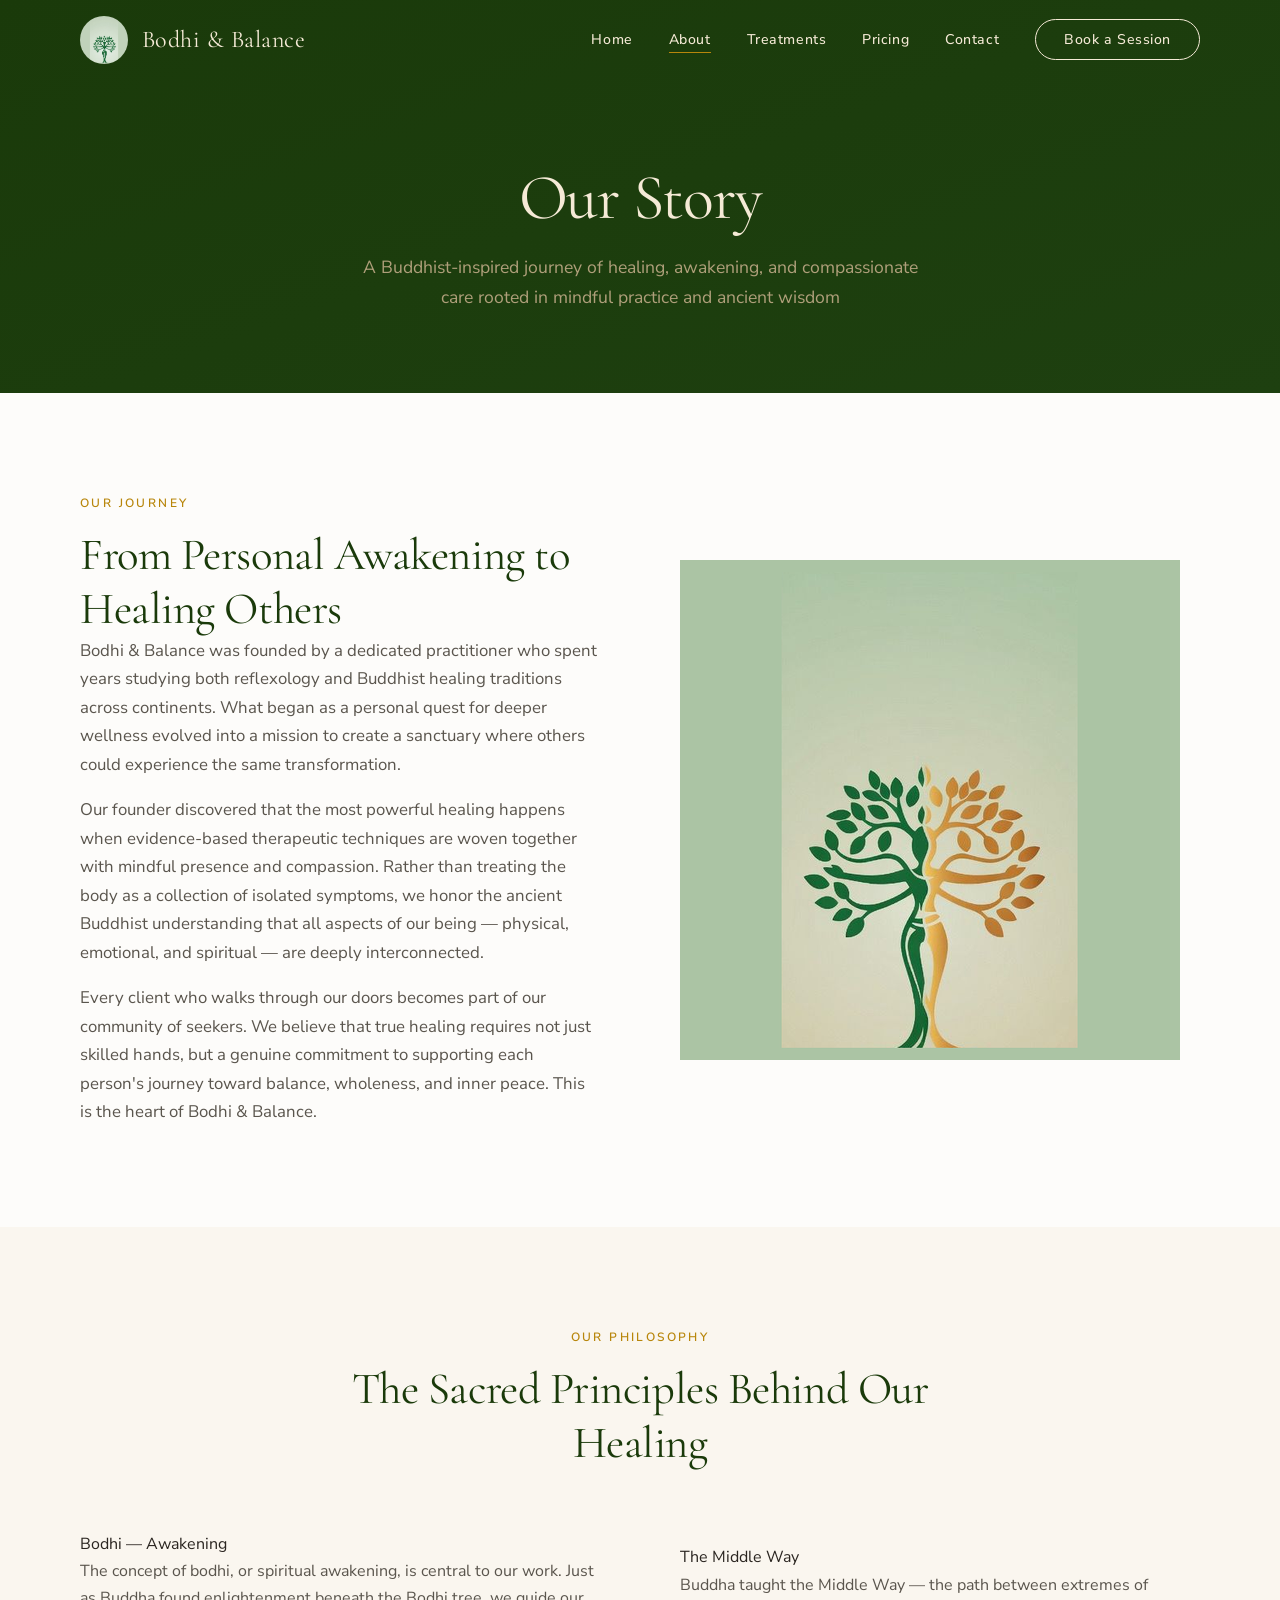
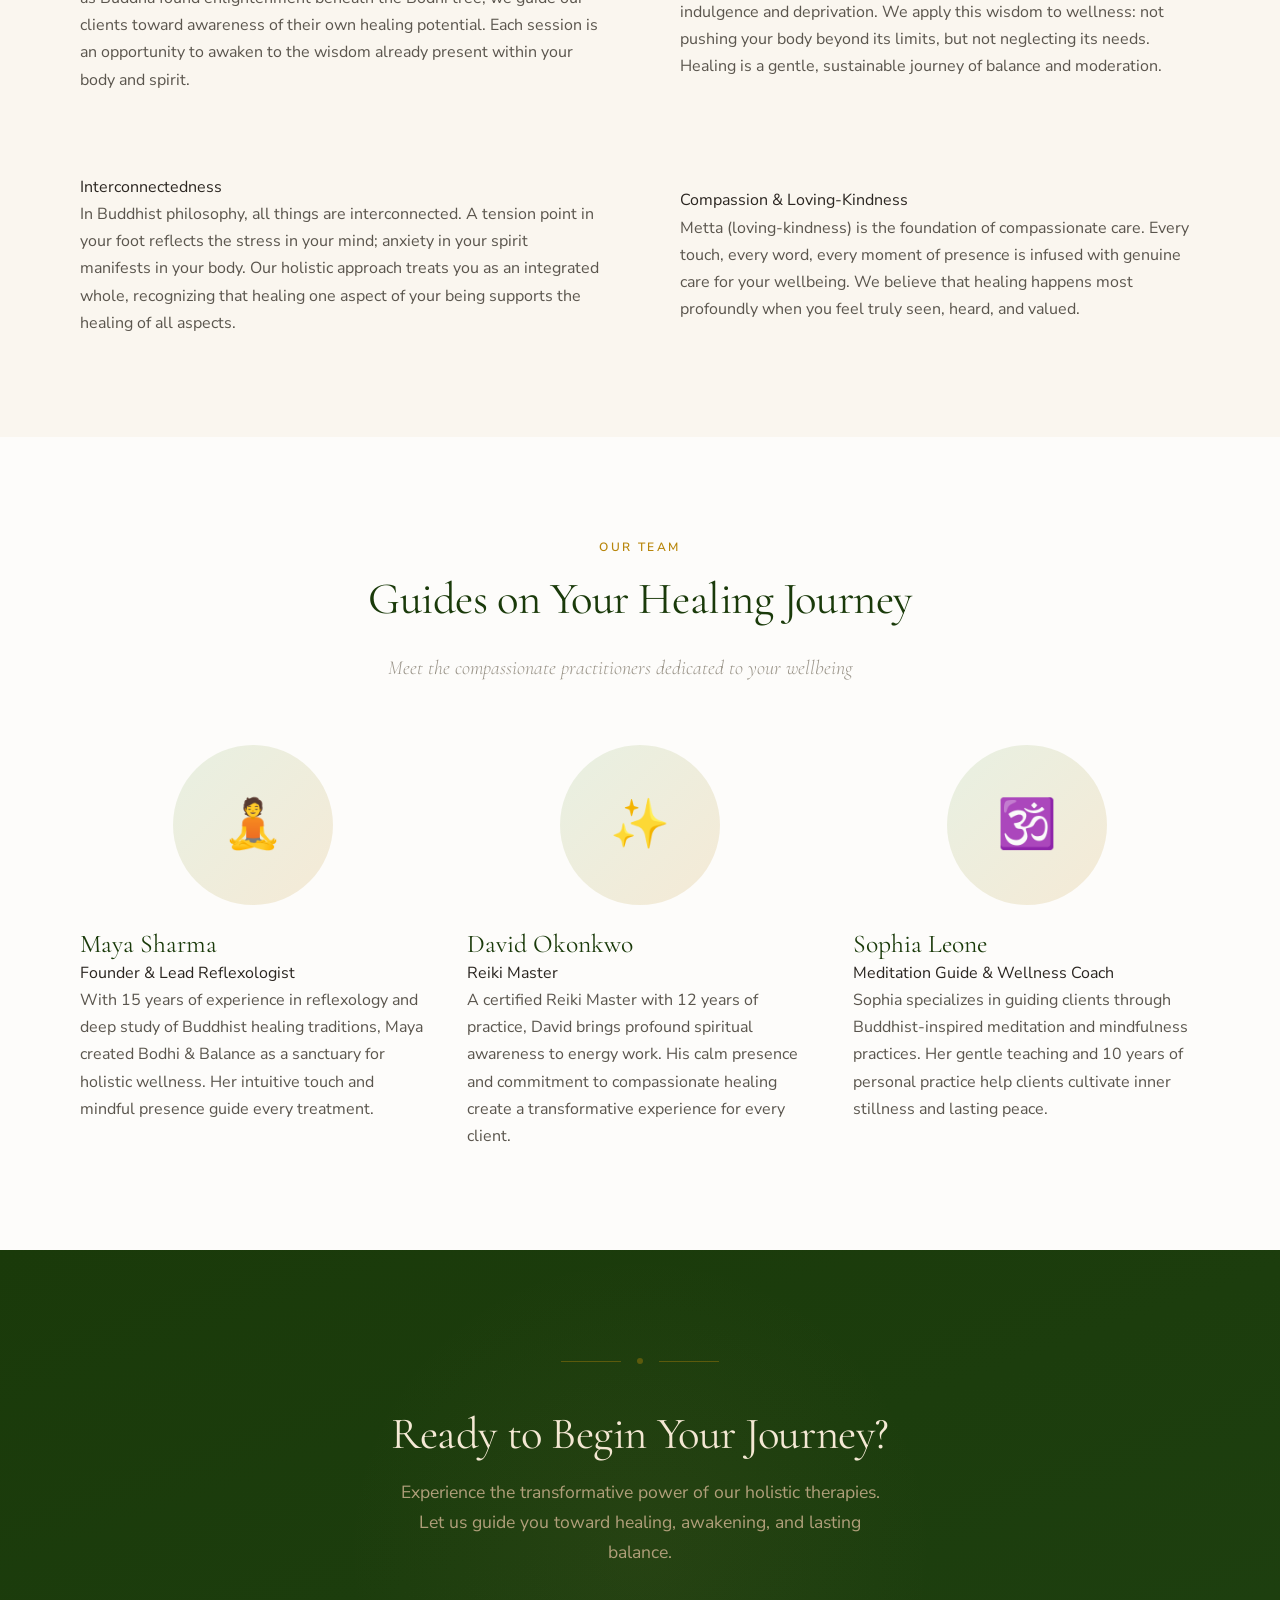
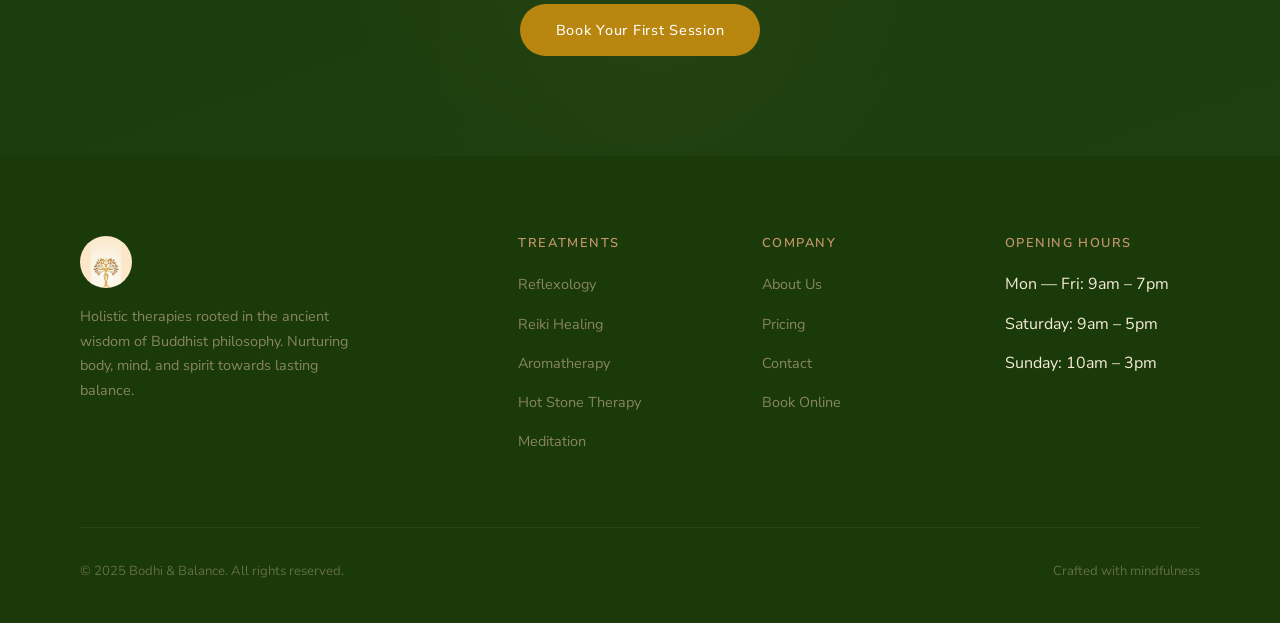
==== about.html @ 6754178a "Initial commit — Bodhi & Balance static website Static site with 6 pages: Home, About, Services, Pri" ====
<!DOCTYPE html>
<html lang="en">
<head>
  <meta charset="UTF-8">
  <meta name="viewport" content="width=device-width, initial-scale=1.0">
  <title>About Us — Bodhi & Balance</title>
  <meta name="description" content="Learn about Bodhi & Balance, our founding story, philosophy, and team dedicated to holistic healing through reflexology and Buddhist-inspired practices.">
  <link rel="icon" href="images/logo_green.png" type="image/png">
  <link rel="stylesheet" href="css/styles.css">
</head>
<body>

<!-- ═══════════ NAVIGATION ═══════════ -->
<nav class="navbar">
  <div class="container">
    <a href="index.html" class="nav-brand">
      <img src="images/logo_green.png" alt="Bodhi & Balance logo">
      <span class="nav-brand-text">Bodhi & Balance</span>
    </a>
    <ul class="nav-links">
      <li><a href="index.html">Home</a></li>
      <li><a href="about.html" class="active">About</a></li>
      <li><a href="services.html">Treatments</a></li>
      <li><a href="pricing.html">Pricing</a></li>
      <li><a href="contact.html">Contact</a></li>
      <li><a href="booking.html" class="nav-book">Book a Session</a></li>
    </ul>
    <button class="nav-toggle" aria-label="Menu">
      <span></span><span></span><span></span>
    </button>
  </div>
</nav>

<!-- ═══════════ PAGE HEADER ═══════════ -->
<section class="page-header">
  <div class="container">
    <h1>Our Story</h1>
    <p>A Buddhist-inspired journey of healing, awakening, and compassionate care rooted in mindful practice and ancient wisdom</p>
  </div>
</section>

<!-- ═══════════ ABOUT STORY ═══════════ -->
<section style="padding: var(--section-padding);">
  <div class="container">
    <div class="about-story fade-in">
      <div class="about-story-text">
        <span class="section-label">Our Journey</span>
        <h2>From Personal Awakening to Healing Others</h2>
        <p>Bodhi & Balance was founded by a dedicated practitioner who spent years studying both reflexology and Buddhist healing traditions across continents. What began as a personal quest for deeper wellness evolved into a mission to create a sanctuary where others could experience the same transformation.</p>
        <p>Our founder discovered that the most powerful healing happens when evidence-based therapeutic techniques are woven together with mindful presence and compassion. Rather than treating the body as a collection of isolated symptoms, we honor the ancient Buddhist understanding that all aspects of our being — physical, emotional, and spiritual — are deeply interconnected.</p>
        <p>Every client who walks through our doors becomes part of our community of seekers. We believe that true healing requires not just skilled hands, but a genuine commitment to supporting each person's journey toward balance, wholeness, and inner peace. This is the heart of Bodhi & Balance.</p>
      </div>
      <div class="about-story-image">
        <img src="images/logo_dual.png" alt="Bodhi & Balance symbol">
      </div>
    </div>
  </div>
</section>

<!-- ═══════════ PHILOSOPHY ═══════════ -->
<section class="section-cream">
  <div class="container">
    <div style="text-align: center; max-width: 640px; margin: 0 auto; margin-bottom: 48px;">
      <span class="section-label">Our Philosophy</span>
      <h2 class="section-title">The Sacred Principles Behind Our Healing</h2>
    </div>

    <div class="philosophy-grid">
      <div class="philosophy-card fade-in">
        <div class="philosophy-card-title">Bodhi — Awakening</div>
        <p>The concept of bodhi, or spiritual awakening, is central to our work. Just as Buddha found enlightenment beneath the Bodhi tree, we guide our clients toward awareness of their own healing potential. Each session is an opportunity to awaken to the wisdom already present within your body and spirit.</p>
      </div>

      <div class="philosophy-card fade-in">
        <div class="philosophy-card-title">The Middle Way</div>
        <p>Buddha taught the Middle Way — the path between extremes of indulgence and deprivation. We apply this wisdom to wellness: not pushing your body beyond its limits, but not neglecting its needs. Healing is a gentle, sustainable journey of balance and moderation.</p>
      </div>

      <div class="philosophy-card fade-in">
        <div class="philosophy-card-title">Interconnectedness</div>
        <p>In Buddhist philosophy, all things are interconnected. A tension point in your foot reflects the stress in your mind; anxiety in your spirit manifests in your body. Our holistic approach treats you as an integrated whole, recognizing that healing one aspect of your being supports the healing of all aspects.</p>
      </div>

      <div class="philosophy-card fade-in">
        <div class="philosophy-card-title">Compassion & Loving-Kindness</div>
        <p>Metta (loving-kindness) is the foundation of compassionate care. Every touch, every word, every moment of presence is infused with genuine care for your wellbeing. We believe that healing happens most profoundly when you feel truly seen, heard, and valued.</p>
      </div>
    </div>
  </div>
</section>

<!-- ═══════════ TEAM ═══════════ -->
<section style="padding: var(--section-padding);">
  <div class="container">
    <div style="text-align: center; max-width: 640px; margin: 0 auto; margin-bottom: 48px;">
      <span class="section-label">Our Team</span>
      <h2 class="section-title">Guides on Your Healing Journey</h2>
      <p class="section-subtitle">Meet the compassionate practitioners dedicated to your wellbeing</p>
    </div>

    <div class="team-grid">
      <div class="team-member fade-in">
        <div class="team-avatar">🧘</div>
        <h3>Maya Sharma</h3>
        <div class="team-role">Founder & Lead Reflexologist</div>
        <p>With 15 years of experience in reflexology and deep study of Buddhist healing traditions, Maya created Bodhi & Balance as a sanctuary for holistic wellness. Her intuitive touch and mindful presence guide every treatment.</p>
      </div>

      <div class="team-member fade-in">
        <div class="team-avatar">✨</div>
        <h3>David Okonkwo</h3>
        <div class="team-role">Reiki Master</div>
        <p>A certified Reiki Master with 12 years of practice, David brings profound spiritual awareness to energy work. His calm presence and commitment to compassionate healing create a transformative experience for every client.</p>
      </div>

      <div class="team-member fade-in">
        <div class="team-avatar">🕉️</div>
        <h3>Sophia Leone</h3>
        <div class="team-role">Meditation Guide & Wellness Coach</div>
        <p>Sophia specializes in guiding clients through Buddhist-inspired meditation and mindfulness practices. Her gentle teaching and 10 years of personal practice help clients cultivate inner stillness and lasting peace.</p>
      </div>
    </div>
  </div>
</section>

<!-- ═══════════ CTA ═══════════ -->
<section class="cta-section">
  <div class="container">
    <div class="divider" style="margin-bottom: 36px;">
      <div class="divider-line"></div>
      <div class="divider-dot"></div>
      <div class="divider-line"></div>
    </div>
    <h2>Ready to Begin Your Journey?</h2>
    <p>Experience the transformative power of our holistic therapies. Let us guide you toward healing, awakening, and lasting balance.</p>
    <a href="booking.html" class="btn btn-gold">Book Your First Session</a>
  </div>
</section>

<!-- ═══════════ FOOTER ═══════════ -->
<footer class="footer">
  <div class="container">
    <div class="footer-grid">
      <div class="footer-brand">
        <img src="images/logo_gold_v2.png" alt="Bodhi & Balance">
        <p>Holistic therapies rooted in the ancient wisdom of Buddhist philosophy. Nurturing body, mind, and spirit towards lasting balance.</p>
      </div>
      <div>
        <h4>Treatments</h4>
        <ul>
          <li><a href="services.html">Reflexology</a></li>
          <li><a href="services.html">Reiki Healing</a></li>
          <li><a href="services.html">Aromatherapy</a></li>
          <li><a href="services.html">Hot Stone Therapy</a></li>
          <li><a href="services.html">Meditation</a></li>
        </ul>
      </div>
      <div>
        <h4>Company</h4>
        <ul>
          <li><a href="about.html">About Us</a></li>
          <li><a href="pricing.html">Pricing</a></li>
          <li><a href="contact.html">Contact</a></li>
          <li><a href="booking.html">Book Online</a></li>
        </ul>
      </div>
      <div>
        <h4>Opening Hours</h4>
        <ul>
          <li>Mon — Fri: 9am – 7pm</li>
          <li>Saturday: 9am – 5pm</li>
          <li>Sunday: 10am – 3pm</li>
        </ul>
      </div>
    </div>
    <div class="footer-bottom">
      <span>&copy; 2025 Bodhi & Balance. All rights reserved.</span>
      <span>Crafted with mindfulness</span>
    </div>
  </div>
</footer>

<script src="js/main.js"></script>
</body>
</html>
---- css/styles.css ----
/* ═══════════════════════════════════════════════
   BODHI & BALANCE — Global Styles
   Theme: Dark green + warm golden brown
   ═══════════════════════════════════════════════ */

@import url('https://fonts.googleapis.com/css2?family=Cormorant+Garamond:ital,wght@0,300;0,400;0,500;0,600;0,700;1,300;1,400&family=Nunito+Sans:wght@300;400;500;600&display=swap');

:root {
  /* Primary palette */
  --green-deep: #1a3a0a;
  --green-dark: #2d5016;
  --green-mid: #3a6b1e;
  --green-soft: #4a8c2a;
  --green-light: #6aad3d;
  --green-pale: #e8f0e2;

  /* Golden brown palette */
  --gold-dark: #8b6914;
  --gold: #b8860b;
  --gold-warm: #c4956a;
  --gold-light: #d4b896;
  --gold-pale: #f5ead6;
  --gold-cream: #faf6ef;

  /* Neutrals */
  --white: #ffffff;
  --off-white: #fdfcfa;
  --gray-light: #f0ede8;
  --gray-mid: #9a9489;
  --gray-dark: #5a554d;
  --text-primary: #2a2520;
  --text-secondary: #5a554d;

  /* Typography */
  --font-heading: 'Cormorant Garamond', Georgia, serif;
  --font-body: 'Nunito Sans', -apple-system, sans-serif;

  /* Spacing */
  --section-padding: 100px 0;
  --container-width: 1200px;
  --nav-height: 80px;

  /* Transitions */
  --ease-gentle: cubic-bezier(0.25, 0.1, 0.25, 1);
}

/* ═══════════ RESET & BASE ═══════════ */
*, *::before, *::after { box-sizing: border-box; margin: 0; padding: 0; }

html {
  scroll-behavior: smooth;
  font-size: 16px;
  -webkit-font-smoothing: antialiased;
  -moz-osx-font-smoothing: grayscale;
}

body {
  font-family: var(--font-body);
  font-weight: 400;
  color: var(--text-primary);
  background: var(--off-white);
  line-height: 1.7;
  overflow-x: hidden;
}

img { max-width: 100%; height: auto; display: block; }
a { color: inherit; text-decoration: none; }

.container {
  max-width: var(--container-width);
  margin: 0 auto;
  padding: 0 40px;
}

/* ═══════════ TYPOGRAPHY ═══════════ */
h1, h2, h3, h4, h5 {
  font-family: var(--font-heading);
  font-weight: 400;
  line-height: 1.2;
  color: var(--green-deep);
}

h1 { font-size: clamp(2.8rem, 5vw, 4.2rem); letter-spacing: -0.02em; }
h2 { font-size: clamp(2rem, 3.5vw, 3rem); letter-spacing: -0.01em; }
h3 { font-size: clamp(1.4rem, 2vw, 1.8rem); }
h4 { font-size: 1.25rem; font-weight: 500; }

p { margin-bottom: 1em; color: var(--text-secondary); }
p:last-child { margin-bottom: 0; }

.section-label {
  font-family: var(--font-body);
  font-size: 0.75rem;
  font-weight: 600;
  letter-spacing: 0.2em;
  text-transform: uppercase;
  color: var(--gold);
  margin-bottom: 16px;
  display: block;
}

.section-title { margin-bottom: 24px; }

.section-subtitle {
  font-family: var(--font-heading);
  font-size: 1.25rem;
  font-style: italic;
  color: var(--gray-mid);
  font-weight: 300;
  max-width: 600px;
}

/* ═══════════ BUTTONS ═══════════ */
.btn {
  display: inline-flex;
  align-items: center;
  gap: 8px;
  padding: 14px 36px;
  border-radius: 50px;
  font-family: var(--font-body);
  font-size: 0.9rem;
  font-weight: 500;
  letter-spacing: 0.05em;
  cursor: pointer;
  border: none;
  transition: all 0.4s var(--ease-gentle);
  text-decoration: none;
}

.btn-primary {
  background: var(--green-dark);
  color: var(--gold-pale);
}
.btn-primary:hover {
  background: var(--green-mid);
  transform: translateY(-2px);
  box-shadow: 0 8px 30px rgba(45, 80, 22, 0.3);
}

.btn-outline {
  background: transparent;
  color: var(--green-dark);
  border: 1.5px solid var(--green-dark);
}
.btn-outline:hover {
  background: var(--green-dark);
  color: var(--gold-pale);
  transform: translateY(-2px);
}

.btn-gold {
  background: var(--gold);
  color: var(--white);
}
.btn-gold:hover {
  background: var(--gold-dark);
  transform: translateY(-2px);
  box-shadow: 0 8px 30px rgba(184, 134, 11, 0.3);
}

/* ═══════════ NAVIGATION ═══════════ */
.navbar {
  position: fixed;
  top: 0;
  left: 0;
  right: 0;
  z-index: 1000;
  height: var(--nav-height);
  display: flex;
  align-items: center;
  transition: all 0.4s var(--ease-gentle);
  background: transparent;
}

.navbar.scrolled {
  background: rgba(253, 252, 250, 0.95);
  backdrop-filter: blur(20px);
  box-shadow: 0 1px 0 rgba(0, 0, 0, 0.06);
}

.navbar .container {
  display: flex;
  align-items: center;
  justify-content: space-between;
  width: 100%;
}

.nav-brand {
  display: flex;
  align-items: center;
  gap: 14px;
}

.nav-brand img {
  width: 48px;
  height: 48px;
  border-radius: 50%;
}

.nav-brand-text {
  font-family: var(--font-heading);
  font-size: 1.5rem;
  font-weight: 400;
  color: var(--green-deep);
  letter-spacing: 0.02em;
}

.navbar:not(.scrolled) .nav-brand-text { color: var(--gold-pale); }
.navbar:not(.scrolled) .nav-links a { color: var(--gold-pale); }
.navbar:not(.scrolled) .nav-book { border-color: var(--gold-pale); color: var(--gold-pale); }
.navbar:not(.scrolled) .nav-book:hover { background: var(--gold-pale); color: var(--green-deep); }

.nav-links {
  display: flex;
  align-items: center;
  gap: 36px;
  list-style: none;
}

.nav-links a {
  font-size: 0.88rem;
  font-weight: 500;
  letter-spacing: 0.04em;
  color: var(--text-secondary);
  transition: color 0.3s;
  position: relative;
}

.nav-links a::after {
  content: '';
  position: absolute;
  bottom: -4px;
  left: 0;
  width: 0;
  height: 1.5px;
  background: var(--gold);
  transition: width 0.3s var(--ease-gentle);
}

.nav-links a:hover::after,
.nav-links a.active::after { width: 100%; }

.nav-book {
  padding: 10px 28px;
  border: 1.5px solid var(--green-dark);
  border-radius: 50px;
  font-size: 0.85rem;
  font-weight: 600;
  letter-spacing: 0.05em;
  color: var(--green-dark);
  transition: all 0.3s var(--ease-gentle);
}

.nav-book:hover {
  background: var(--green-dark);
  color: var(--gold-pale);
}

/* Mobile menu toggle */
.nav-toggle {
  display: none;
  flex-direction: column;
  gap: 5px;
  background: none;
  border: none;
  cursor: pointer;
  padding: 5px;
}
.nav-toggle span {
  width: 24px;
  height: 2px;
  background: var(--green-deep);
  transition: all 0.3s;
  border-radius: 2px;
}
.navbar:not(.scrolled) .nav-toggle span { background: var(--gold-pale); }

/* ═══════════ HERO ═══════════ */
.hero {
  position: relative;
  min-height: 100vh;
  display: flex;
  align-items: center;
  background: linear-gradient(160deg, var(--green-deep) 0%, #1e4010 40%, var(--green-dark) 100%);
  overflow: hidden;
}

.hero::before {
  content: '';
  position: absolute;
  top: -50%;
  right: -20%;
  width: 80%;
  height: 150%;
  background: radial-gradient(ellipse, rgba(196, 149, 106, 0.08) 0%, transparent 70%);
  pointer-events: none;
}

.hero::after {
  content: '';
  position: absolute;
  bottom: 0;
  left: 0;
  right: 0;
  height: 120px;
  background: linear-gradient(to top, var(--off-white), transparent);
  pointer-events: none;
}

.hero-content {
  position: relative;
  z-index: 2;
  max-width: 680px;
}

.hero h1 {
  color: var(--gold-pale);
  margin-bottom: 24px;
  font-weight: 300;
}

.hero h1 em {
  font-style: italic;
  color: var(--gold-warm);
}

.hero p {
  color: rgba(212, 184, 150, 0.85);
  font-size: 1.15rem;
  line-height: 1.8;
  margin-bottom: 40px;
  max-width: 520px;
}

.hero-buttons { display: flex; gap: 16px; flex-wrap: wrap; }

.hero-logo {
  position: absolute;
  right: 8%;
  top: 50%;
  transform: translateY(-50%);
  width: 420px;
  height: 420px;
  opacity: 0.15;
  z-index: 1;
  border-radius: 50%;
  mix-blend-mode: screen;
}

/* ═══════════ SECTIONS ═══════════ */
section { padding: var(--section-padding); }

.section-green {
  background: var(--green-deep);
  color: var(--gold-pale);
}
.section-green h2, .section-green h3 { color: var(--gold-pale); }
.section-green p { color: rgba(212, 184, 150, 0.8); }
.section-green .section-label { color: var(--gold-warm); }

.section-cream { background: var(--gold-cream); }
.section-soft { background: var(--gray-light); }

/* ═══════════ FEATURE CARDS ═══════════ */
.features-grid {
  display: grid;
  grid-template-columns: repeat(3, 1fr);
  gap: 32px;
  margin-top: 60px;
}

.feature-card {
  padding: 48px 36px;
  background: var(--white);
  border-radius: 16px;
  border: 1px solid rgba(0, 0, 0, 0.04);
  transition: all 0.4s var(--ease-gentle);
}

.feature-card:hover {
  transform: translateY(-6px);
  box-shadow: 0 20px 60px rgba(0, 0, 0, 0.06);
}

.feature-icon {
  width: 56px;
  height: 56px;
  border-radius: 14px;
  background: var(--green-pale);
  display: flex;
  align-items: center;
  justify-content: center;
  margin-bottom: 28px;
  font-size: 1.5rem;
}

.feature-card h3 { margin-bottom: 14px; }
.feature-card p { font-size: 0.95rem; }

/* ═══════════ PHILOSOPHY SECTION ═══════════ */
.philosophy-grid {
  display: grid;
  grid-template-columns: 1fr 1fr;
  gap: 80px;
  align-items: center;
  margin-top: 60px;
}

.philosophy-image {
  width: 100%;
  aspect-ratio: 4/5;
  border-radius: 24px;
  background: linear-gradient(135deg, var(--green-deep), var(--green-dark));
  display: flex;
  align-items: center;
  justify-content: center;
  overflow: hidden;
  position: relative;
}

.philosophy-image img {
  width: 75%;
  opacity: 0.85;
  border-radius: 50%;
}

.philosophy-content h2 { margin-bottom: 20px; }
.philosophy-content p { margin-bottom: 16px; font-size: 1.05rem; }

.philosophy-values {
  display: flex;
  flex-direction: column;
  gap: 20px;
  margin-top: 32px;
}

.value-item {
  display: flex;
  align-items: flex-start;
  gap: 16px;
}

.value-dot {
  width: 10px;
  height: 10px;
  border-radius: 50%;
  background: var(--gold);
  margin-top: 8px;
  flex-shrink: 0;
}

.value-item h4 { margin-bottom: 4px; font-family: var(--font-heading); color: var(--green-dark); }
.value-item p { font-size: 0.92rem; margin: 0; }

/* ═══════════ TREATMENTS ═══════════ */
.treatments-grid {
  display: grid;
  grid-template-columns: repeat(2, 1fr);
  gap: 32px;
  margin-top: 60px;
}

.treatment-card {
  padding: 44px 40px;
  background: var(--white);
  border-radius: 20px;
  border: 1px solid rgba(0, 0, 0, 0.04);
  transition: all 0.4s var(--ease-gentle);
  position: relative;
  overflow: hidden;
}

.treatment-card::before {
  content: '';
  position: absolute;
  top: 0;
  left: 0;
  width: 4px;
  height: 0;
  background: linear-gradient(to bottom, var(--gold), var(--green-mid));
  transition: height 0.4s var(--ease-gentle);
  border-radius: 0 4px 4px 0;
}

.treatment-card:hover::before { height: 100%; }

.treatment-card:hover {
  transform: translateY(-4px);
  box-shadow: 0 16px 48px rgba(0, 0, 0, 0.06);
}

.treatment-tag {
  display: inline-block;
  padding: 4px 14px;
  border-radius: 20px;
  background: var(--gold-pale);
  color: var(--gold-dark);
  font-size: 0.75rem;
  font-weight: 600;
  letter-spacing: 0.08em;
  margin-bottom: 20px;
}

.treatment-card h3 { margin-bottom: 12px; }
.treatment-card p { font-size: 0.95rem; margin-bottom: 20px; }

.treatment-meta {
  display: flex;
  gap: 20px;
  color: var(--gray-mid);
  font-size: 0.85rem;
}

/* ═══════════ TESTIMONIALS ═══════════ */
.testimonials-container {
  margin-top: 60px;
  display: grid;
  grid-template-columns: repeat(3, 1fr);
  gap: 32px;
}

.testimonial-card {
  padding: 40px 36px;
  background: var(--white);
  border-radius: 16px;
  border: 1px solid rgba(0, 0, 0, 0.04);
}

.testimonial-stars {
  color: var(--gold);
  font-size: 0.9rem;
  letter-spacing: 2px;
  margin-bottom: 20px;
}

.testimonial-card blockquote {
  font-family: var(--font-heading);
  font-size: 1.15rem;
  font-style: italic;
  color: var(--text-primary);
  line-height: 1.6;
  margin-bottom: 24px;
}

.testimonial-author {
  font-size: 0.85rem;
  font-weight: 600;
  color: var(--green-dark);
}

.testimonial-role {
  font-size: 0.8rem;
  color: var(--gray-mid);
}

/* ═══════════ PRICING ═══════════ */
.pricing-grid {
  display: grid;
  grid-template-columns: repeat(3, 1fr);
  gap: 32px;
  margin-top: 60px;
}

.pricing-card {
  padding: 48px 40px;
  background: var(--white);
  border-radius: 20px;
  border: 1px solid rgba(0, 0, 0, 0.04);
  text-align: center;
  transition: all 0.4s var(--ease-gentle);
  position: relative;
}

.pricing-card.featured {
  background: var(--green-deep);
  border: none;
  transform: scale(1.04);
}
.pricing-card.featured h3 { color: var(--gold-pale); }
.pricing-card.featured .pricing-amount { color: var(--gold-warm); }
.pricing-card.featured p, .pricing-card.featured li { color: rgba(212, 184, 150, 0.8); }
.pricing-card.featured .pricing-label { color: var(--gold-warm); }

.pricing-card:hover {
  transform: translateY(-6px);
  box-shadow: 0 20px 60px rgba(0, 0, 0, 0.08);
}
.pricing-card.featured:hover {
  transform: scale(1.04) translateY(-6px);
}

.pricing-label {
  font-size: 0.75rem;
  font-weight: 600;
  letter-spacing: 0.15em;
  text-transform: uppercase;
  color: var(--gold);
  margin-bottom: 12px;
}

.pricing-card h3 { margin-bottom: 8px; }

.pricing-amount {
  font-family: var(--font-heading);
  font-size: 3rem;
  font-weight: 300;
  color: var(--green-deep);
  margin: 20px 0 8px;
}

.pricing-duration {
  font-size: 0.85rem;
  color: var(--gray-mid);
  margin-bottom: 28px;
}

.pricing-features {
  list-style: none;
  text-align: left;
  margin-bottom: 36px;
}

.pricing-features li {
  padding: 10px 0;
  font-size: 0.92rem;
  color: var(--text-secondary);
  border-bottom: 1px solid rgba(0, 0, 0, 0.04);
  display: flex;
  align-items: center;
  gap: 10px;
}

.pricing-features li::before {
  content: '✓';
  color: var(--green-mid);
  font-weight: 700;
  font-size: 0.8rem;
}
.pricing-card.featured .pricing-features li::before { color: var(--gold-warm); }
.pricing-card.featured .pricing-features li { border-color: rgba(255,255,255,0.08); }

/* ═══════════ CONTACT / BOOKING ═══════════ */
.contact-grid {
  display: grid;
  grid-template-columns: 1fr 1fr;
  gap: 60px;
  margin-top: 60px;
}

.form-group { margin-bottom: 24px; }

.form-group label {
  display: block;
  font-size: 0.85rem;
  font-weight: 500;
  color: var(--text-primary);
  margin-bottom: 8px;
}

.form-group input,
.form-group textarea,
.form-group select {
  width: 100%;
  padding: 14px 18px;
  border: 1.5px solid rgba(0, 0, 0, 0.08);
  border-radius: 12px;
  font-family: var(--font-body);
  font-size: 0.95rem;
  background: var(--white);
  color: var(--text-primary);
  transition: border-color 0.3s;
  outline: none;
}

.form-group input:focus,
.form-group textarea:focus,
.form-group select:focus {
  border-color: var(--green-mid);
  box-shadow: 0 0 0 3px rgba(58, 107, 30, 0.08);
}

.form-group textarea { min-height: 140px; resize: vertical; }

.contact-info-card {
  padding: 40px;
  background: var(--green-deep);
  border-radius: 20px;
  color: var(--gold-pale);
}

.contact-info-card h3 { color: var(--gold-pale); margin-bottom: 20px; }
.contact-info-card p { color: rgba(212, 184, 150, 0.8); }

.contact-detail {
  display: flex;
  align-items: flex-start;
  gap: 16px;
  margin-bottom: 28px;
}

.contact-detail-icon {
  width: 44px;
  height: 44px;
  border-radius: 12px;
  background: rgba(196, 149, 106, 0.15);
  display: flex;
  align-items: center;
  justify-content: center;
  flex-shrink: 0;
  font-size: 1.1rem;
}

.contact-detail h4 {
  font-family: var(--font-body);
  font-size: 0.85rem;
  font-weight: 600;
  color: var(--gold-warm);
  margin-bottom: 4px;
}

.contact-detail p { font-size: 0.95rem; margin: 0; }

/* ═══════════ BOOKING CALENDAR ═══════════ */
.booking-slots {
  display: grid;
  grid-template-columns: repeat(auto-fill, minmax(160px, 1fr));
  gap: 12px;
  margin-top: 24px;
}

.time-slot {
  padding: 14px;
  border: 1.5px solid rgba(0, 0, 0, 0.08);
  border-radius: 12px;
  text-align: center;
  cursor: pointer;
  transition: all 0.3s;
  font-size: 0.9rem;
}

.time-slot:hover, .time-slot.selected {
  border-color: var(--green-mid);
  background: var(--green-pale);
  color: var(--green-deep);
}

/* ═══════════ CTA SECTION ═══════════ */
.cta-section {
  padding: 100px 0;
  text-align: center;
  background: linear-gradient(160deg, var(--green-deep), #1e4010);
  position: relative;
  overflow: hidden;
}

.cta-section::before {
  content: '';
  position: absolute;
  top: 0;
  left: 50%;
  transform: translateX(-50%);
  width: 600px;
  height: 600px;
  background: radial-gradient(circle, rgba(196, 149, 106, 0.06) 0%, transparent 70%);
  pointer-events: none;
}

.cta-section h2 { color: var(--gold-pale); margin-bottom: 16px; }
.cta-section p { color: rgba(212, 184, 150, 0.8); max-width: 500px; margin: 0 auto 36px; font-size: 1.1rem; }

/* ═══════════ FOOTER ═══════════ */
.footer {
  background: var(--green-deep);
  color: var(--gold-pale);
  padding: 80px 0 40px;
}

.footer-grid {
  display: grid;
  grid-template-columns: 2fr 1fr 1fr 1fr;
  gap: 48px;
  margin-bottom: 60px;
}

.footer-brand img { width: 52px; margin-bottom: 16px; border-radius: 50%; }
.footer-brand p { color: rgba(212, 184, 150, 0.6); font-size: 0.9rem; max-width: 280px; }

.footer h4 {
  color: var(--gold-warm);
  font-family: var(--font-body);
  font-size: 0.8rem;
  font-weight: 600;
  letter-spacing: 0.12em;
  text-transform: uppercase;
  margin-bottom: 20px;
}

.footer ul { list-style: none; }
.footer li { margin-bottom: 12px; }
.footer a {
  color: rgba(212, 184, 150, 0.6);
  font-size: 0.9rem;
  transition: color 0.3s;
}
.footer a:hover { color: var(--gold-pale); }

.footer-bottom {
  padding-top: 32px;
  border-top: 1px solid rgba(255, 255, 255, 0.06);
  display: flex;
  justify-content: space-between;
  align-items: center;
  font-size: 0.82rem;
  color: rgba(212, 184, 150, 0.4);
}

/* ═══════════ ANIMATIONS ═══════════ */
.fade-in {
  opacity: 0;
  transform: translateY(30px);
  transition: opacity 0.8s var(--ease-gentle), transform 0.8s var(--ease-gentle);
}

.fade-in.visible {
  opacity: 1;
  transform: translateY(0);
}

/* ═══════════ PAGE HEADERS ═══════════ */
.page-header {
  padding: 160px 0 80px;
  background: linear-gradient(160deg, var(--green-deep), #1e4010);
  text-align: center;
}

.page-header h1 { color: var(--gold-pale); margin-bottom: 16px; }
.page-header p { color: rgba(212, 184, 150, 0.8); max-width: 560px; margin: 0 auto; font-size: 1.1rem; }

/* ═══════════ ABOUT PAGE ═══════════ */
.about-story {
  display: grid;
  grid-template-columns: 1fr 1fr;
  gap: 80px;
  align-items: center;
}

.about-story p { font-size: 1.05rem; }

.team-grid {
  display: grid;
  grid-template-columns: repeat(3, 1fr);
  gap: 40px;
  margin-top: 60px;
}

.team-card {
  text-align: center;
}

.team-avatar {
  width: 160px;
  height: 160px;
  border-radius: 50%;
  background: linear-gradient(135deg, var(--green-pale), var(--gold-pale));
  margin: 0 auto 24px;
  display: flex;
  align-items: center;
  justify-content: center;
  font-size: 3rem;
}

.team-card h3 { margin-bottom: 4px; font-size: 1.3rem; }
.team-card .role { color: var(--gold); font-size: 0.85rem; font-weight: 500; margin-bottom: 12px; }
.team-card p { font-size: 0.9rem; }

/* ═══════════ RESPONSIVE ═══════════ */
@media (max-width: 1024px) {
  .features-grid, .testimonials-container, .pricing-grid { grid-template-columns: repeat(2, 1fr); }
  .pricing-card.featured { transform: none; }
  .pricing-card.featured:hover { transform: translateY(-6px); }
  .footer-grid { grid-template-columns: 1fr 1fr; }
  .hero-logo { display: none; }
}

@media (max-width: 768px) {
  :root { --section-padding: 72px 0; --nav-height: 68px; }
  .container { padding: 0 24px; }

  .nav-links { display: none; }
  .nav-toggle { display: flex; }

  .nav-links.open {
    display: flex;
    flex-direction: column;
    position: absolute;
    top: var(--nav-height);
    left: 0;
    right: 0;
    background: var(--white);
    padding: 24px;
    gap: 16px;
    box-shadow: 0 8px 30px rgba(0, 0, 0, 0.08);
  }
  .nav-links.open a { color: var(--text-primary); }

  .features-grid, .treatments-grid, .testimonials-container, .pricing-grid,
  .contact-grid, .about-story, .philosophy-grid, .team-grid {
    grid-template-columns: 1fr;
  }

  .philosophy-grid { gap: 40px; }
  .footer-grid { grid-template-columns: 1fr; }
  .footer-bottom { flex-direction: column; gap: 12px; text-align: center; }
  .hero-buttons { flex-direction: column; }
}

/* ═══════════ DECORATIVE DIVIDER ═══════════ */
.divider {
  display: flex;
  align-items: center;
  justify-content: center;
  gap: 16px;
  margin: 0 auto;
  padding: 8px 0;
  opacity: 0.4;
}

.divider-line { width: 60px; height: 1px; background: var(--gold); }
.divider-dot { width: 6px; height: 6px; border-radius: 50%; background: var(--gold); }
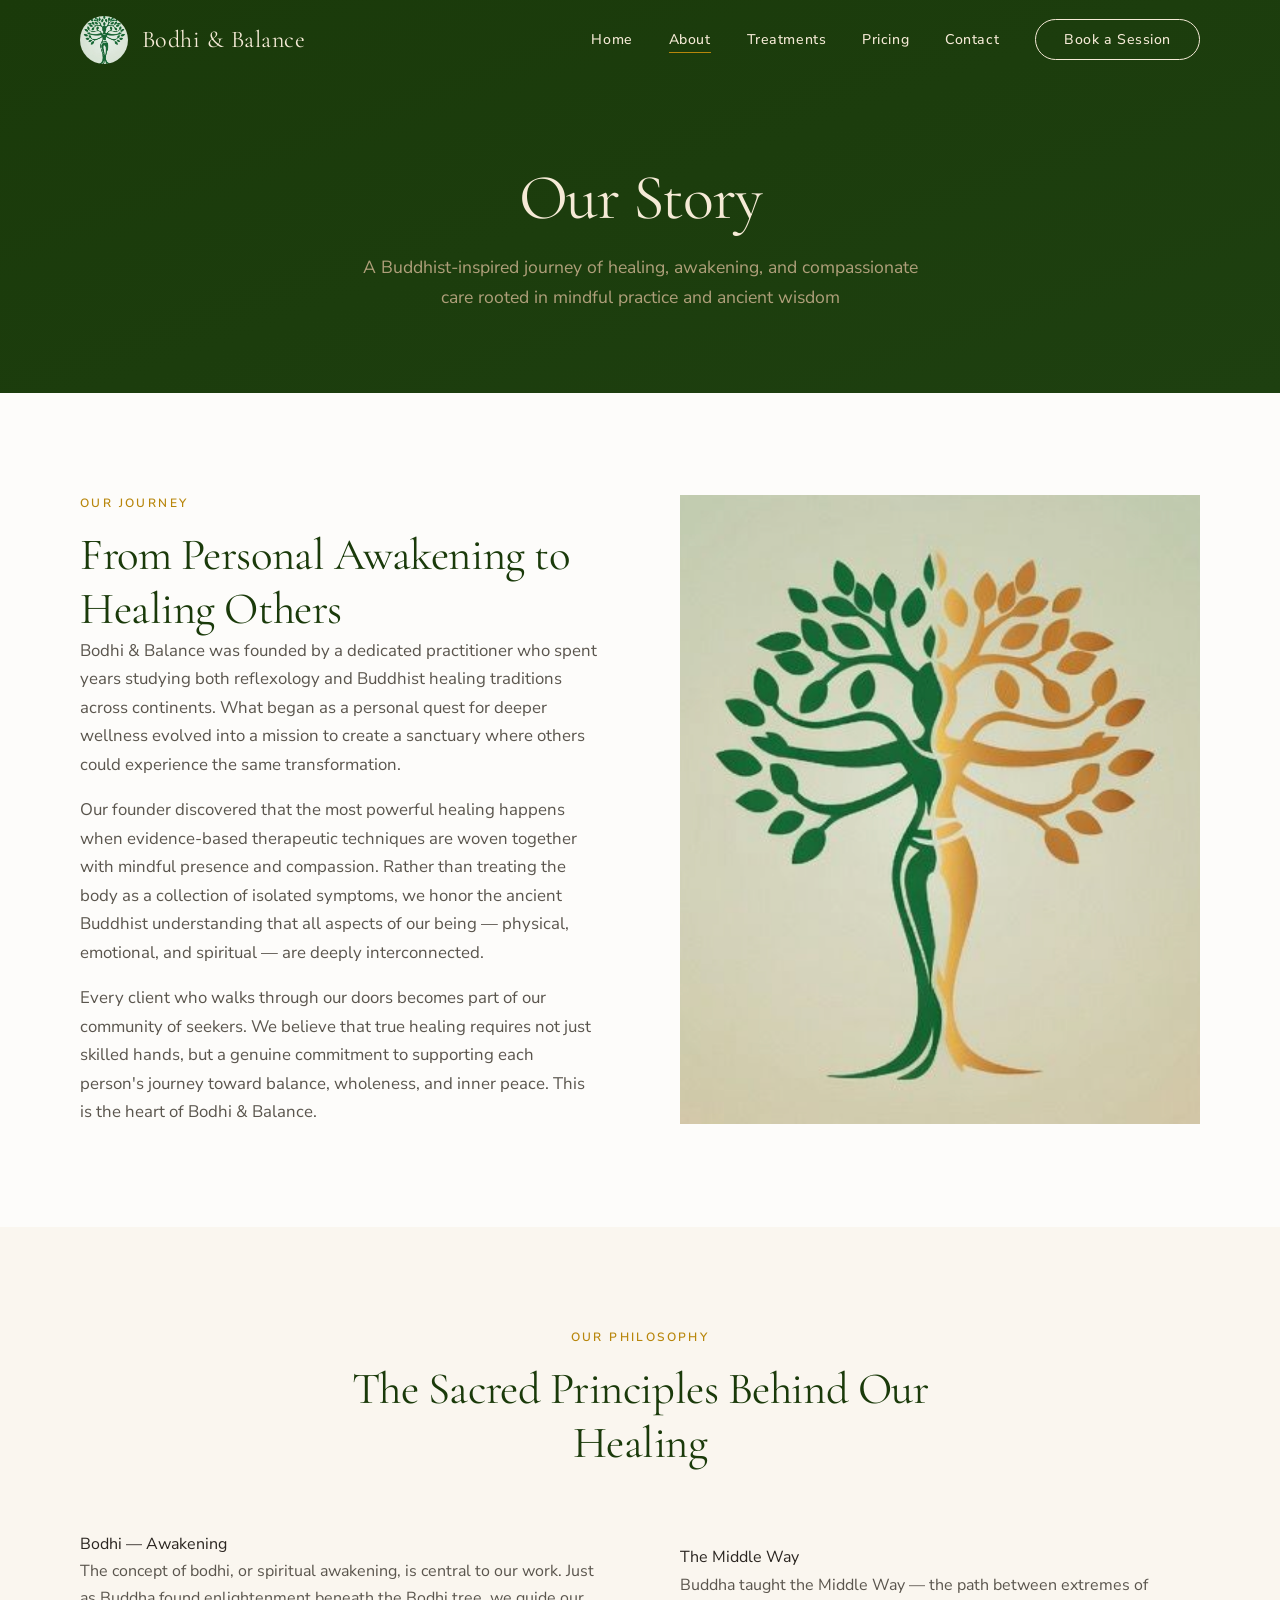
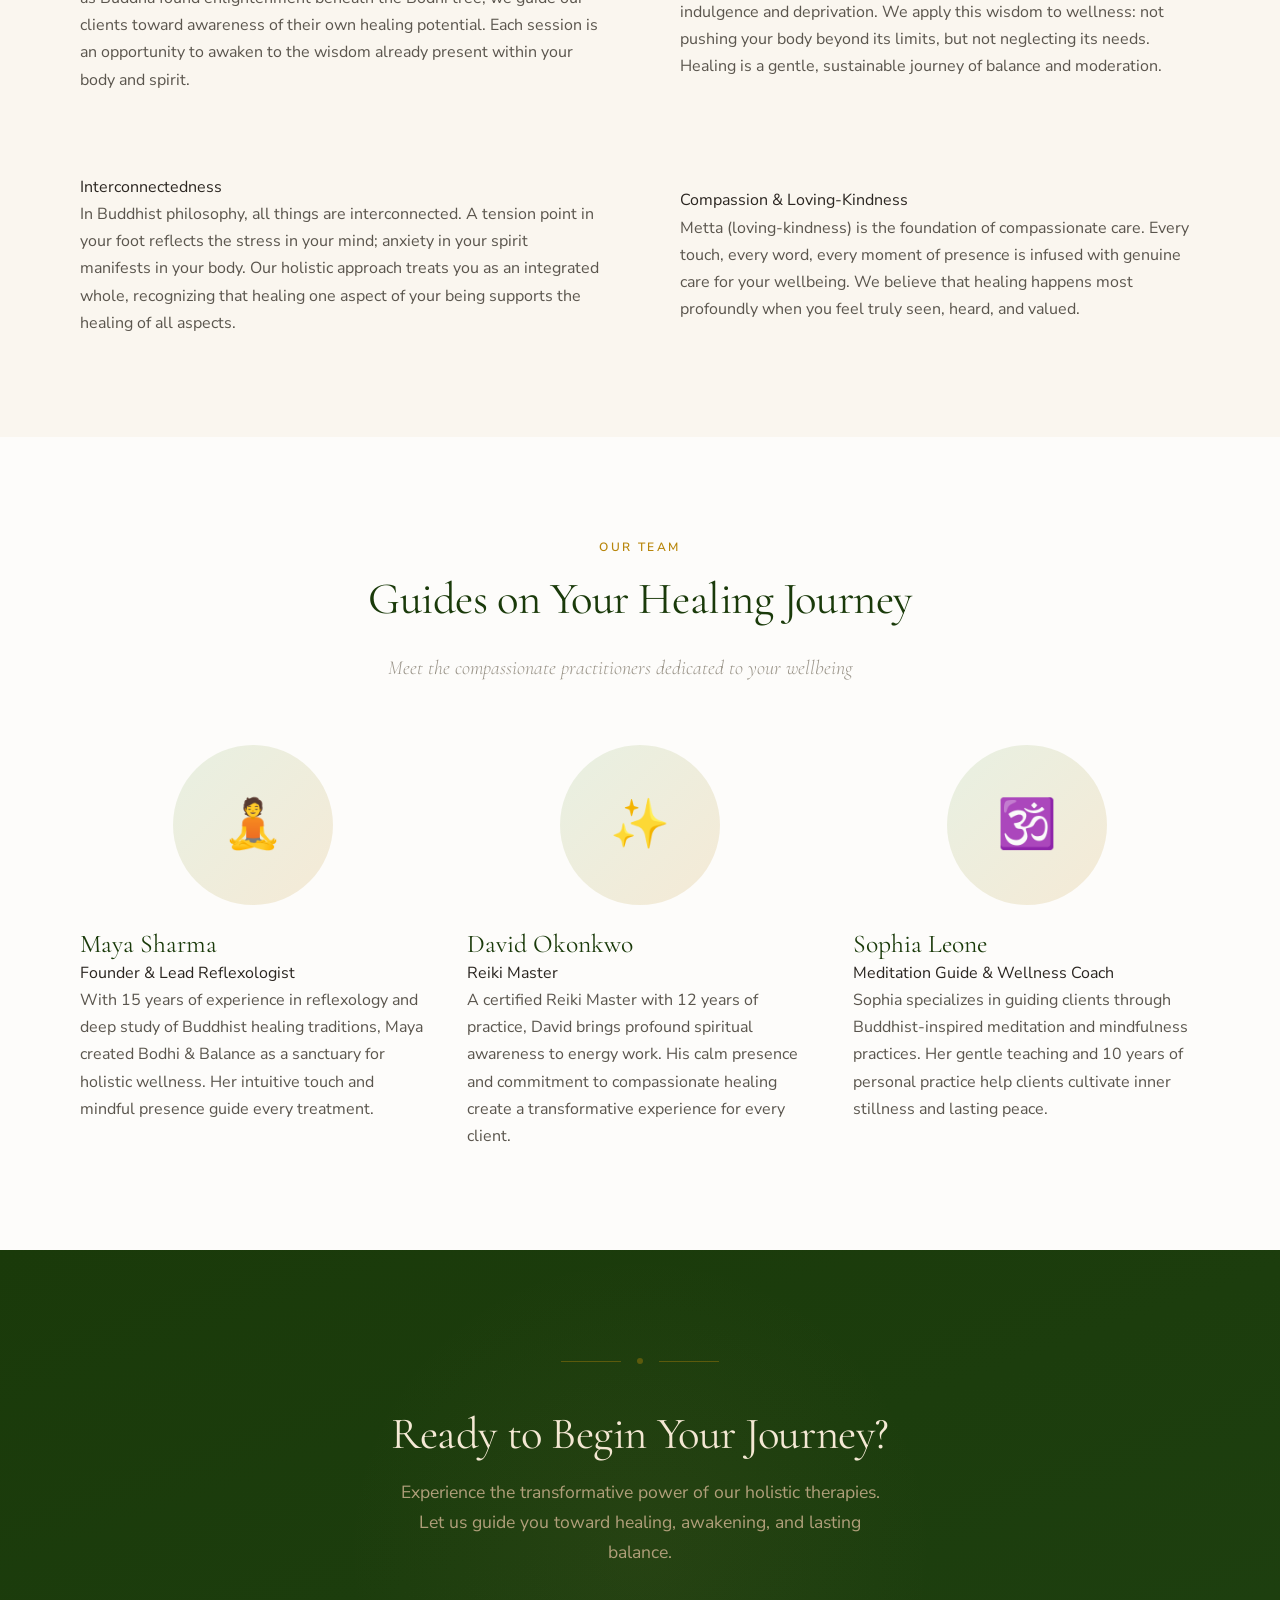
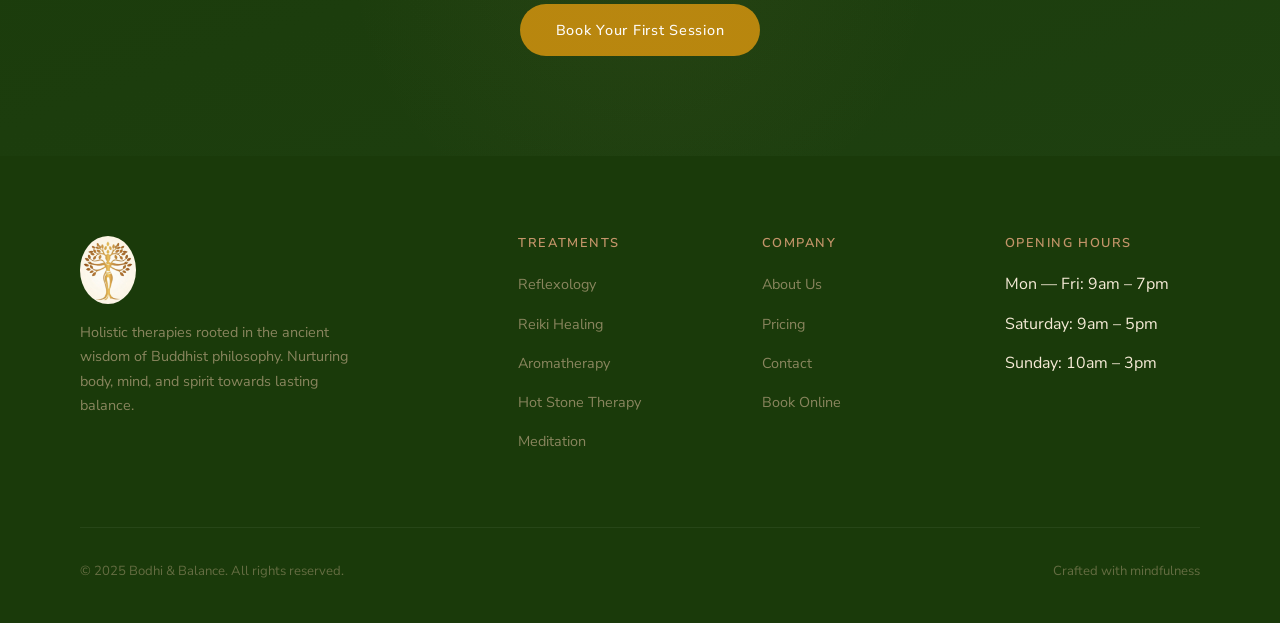
==== commit 3a95acf3: "Update logos to v5 and hero styling" ====
--- a/about.html
+++ b/about.html
@@ -5,7 +5,7 @@
   <meta name="viewport" content="width=device-width, initial-scale=1.0">
   <title>About Us — Bodhi & Balance</title>
   <meta name="description" content="Learn about Bodhi & Balance, our founding story, philosophy, and team dedicated to holistic healing through reflexology and Buddhist-inspired practices.">
-  <link rel="icon" href="images/logo_green.png" type="image/png">
+  <link rel="icon" href="images/green_logo_v5.png" type="image/png">
   <link rel="stylesheet" href="css/styles.css">
 </head>
 <body>
@@ -14,7 +14,7 @@
 <nav class="navbar">
   <div class="container">
     <a href="index.html" class="nav-brand">
-      <img src="images/logo_green.png" alt="Bodhi & Balance logo">
+      <img src="images/green_logo_v5.png" alt="Bodhi & Balance logo">
       <span class="nav-brand-text">Bodhi & Balance</span>
     </a>
     <ul class="nav-links">
@@ -51,7 +51,7 @@
         <p>Every client who walks through our doors becomes part of our community of seekers. We believe that true healing requires not just skilled hands, but a genuine commitment to supporting each person's journey toward balance, wholeness, and inner peace. This is the heart of Bodhi & Balance.</p>
       </div>
       <div class="about-story-image">
-        <img src="images/logo_dual.png" alt="Bodhi & Balance symbol">
+        <img src="images/Mixed_logo_v5.png" alt="Bodhi & Balance symbol">
       </div>
     </div>
   </div>
@@ -142,7 +142,7 @@
   <div class="container">
     <div class="footer-grid">
       <div class="footer-brand">
-        <img src="images/logo_gold_v2.png" alt="Bodhi & Balance">
+        <img src="images/Golden_logo_v5.png" alt="Bodhi & Balance">
         <p>Holistic therapies rooted in the ancient wisdom of Buddhist philosophy. Nurturing body, mind, and spirit towards lasting balance.</p>
       </div>
       <div>
--- a/css/styles.css
+++ b/css/styles.css
@@ -195,6 +195,8 @@
   width: 48px;
   height: 48px;
   border-radius: 50%;
+  object-fit: cover;
+  background: var(--gold-pale);
 }
 
 .nav-brand-text {
@@ -341,10 +343,16 @@
   transform: translateY(-50%);
   width: 420px;
   height: 420px;
-  opacity: 0.15;
+  opacity: 0.4;
   z-index: 1;
   border-radius: 50%;
-  mix-blend-mode: screen;
+  overflow: hidden;
+}
+
+.hero-logo img {
+  width: 100%;
+  height: 100%;
+  object-fit: cover;
 }
 
 /* ═══════════ SECTIONS ═══════════ */
@@ -419,7 +427,7 @@
 }
 
 .philosophy-image img {
-  width: 75%;
+  width: 80%;
   opacity: 0.85;
   border-radius: 50%;
 }
@@ -782,7 +790,7 @@
   margin-bottom: 60px;
 }
 
-.footer-brand img { width: 52px; margin-bottom: 16px; border-radius: 50%; }
+.footer-brand img { width: 56px; margin-bottom: 16px; border-radius: 50%; object-fit: cover; }
 .footer-brand p { color: rgba(212, 184, 150, 0.6); font-size: 0.9rem; max-width: 280px; }
 
 .footer h4 {
